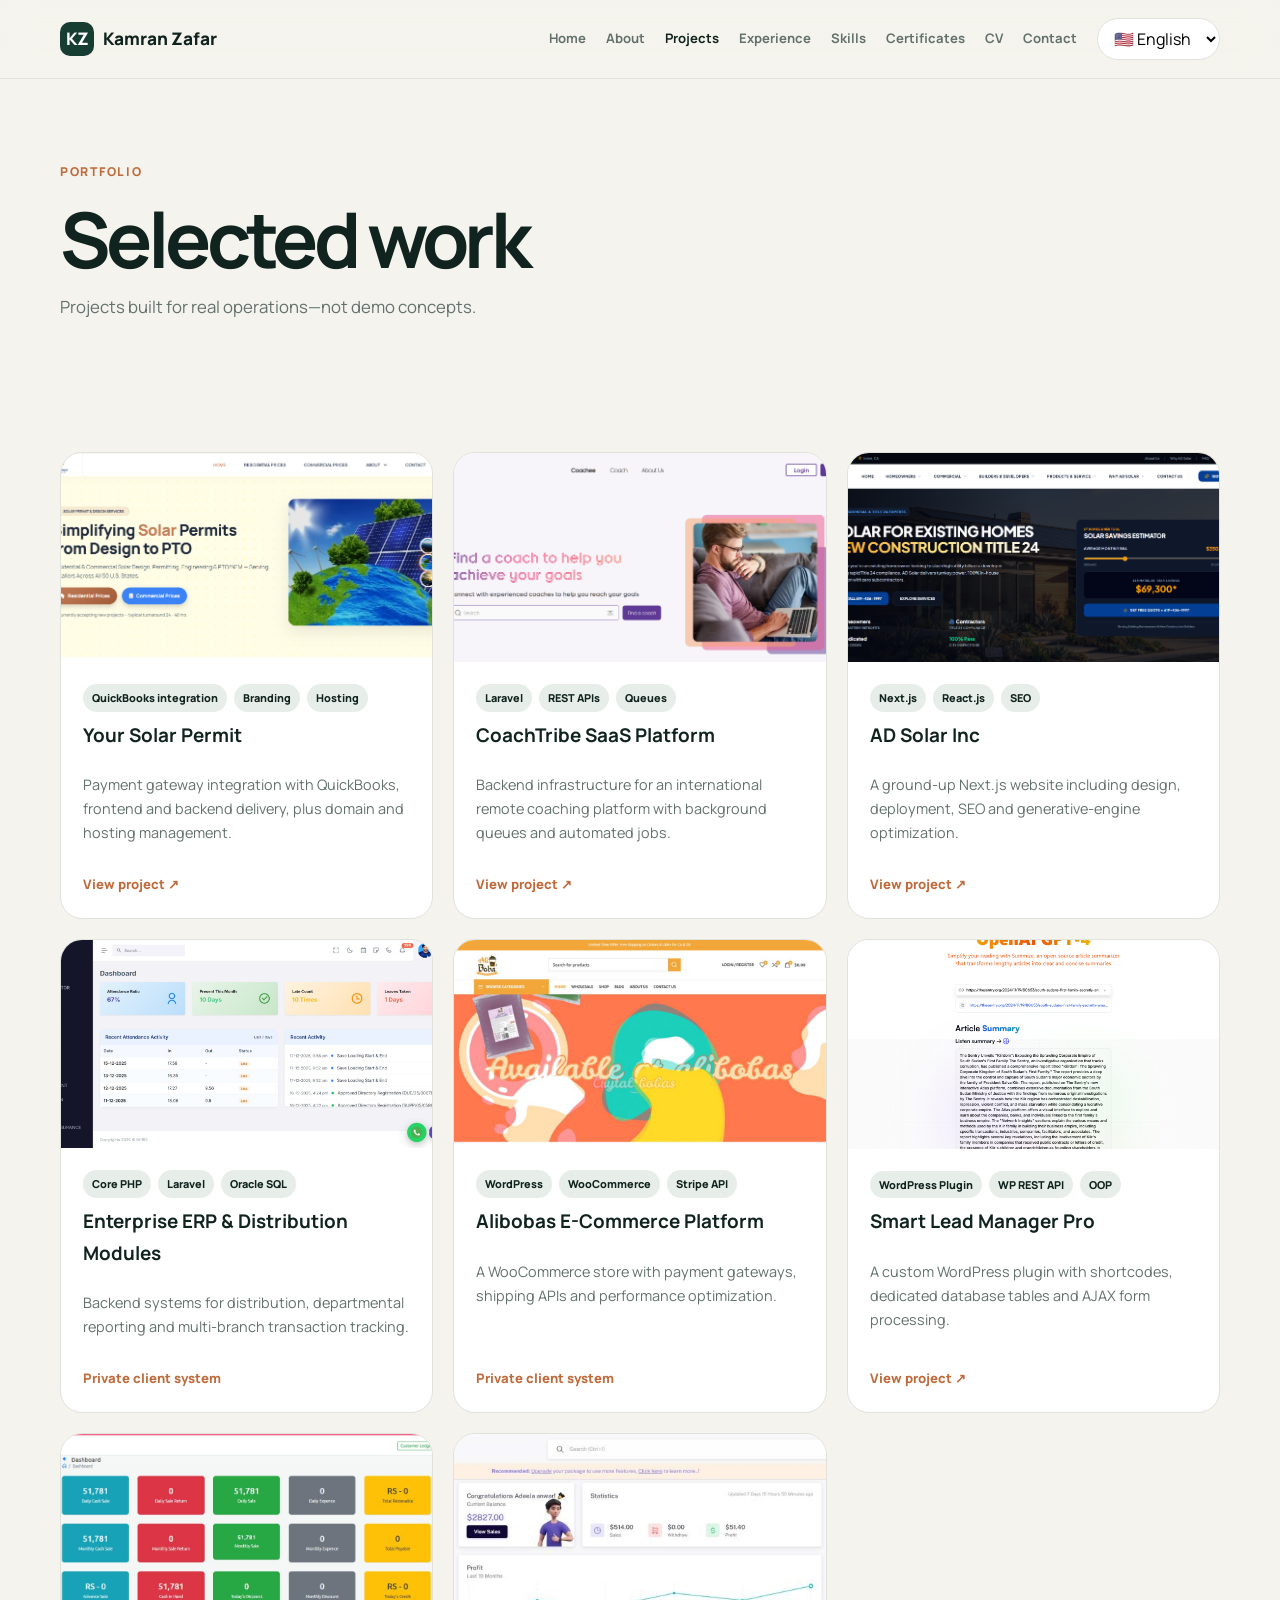
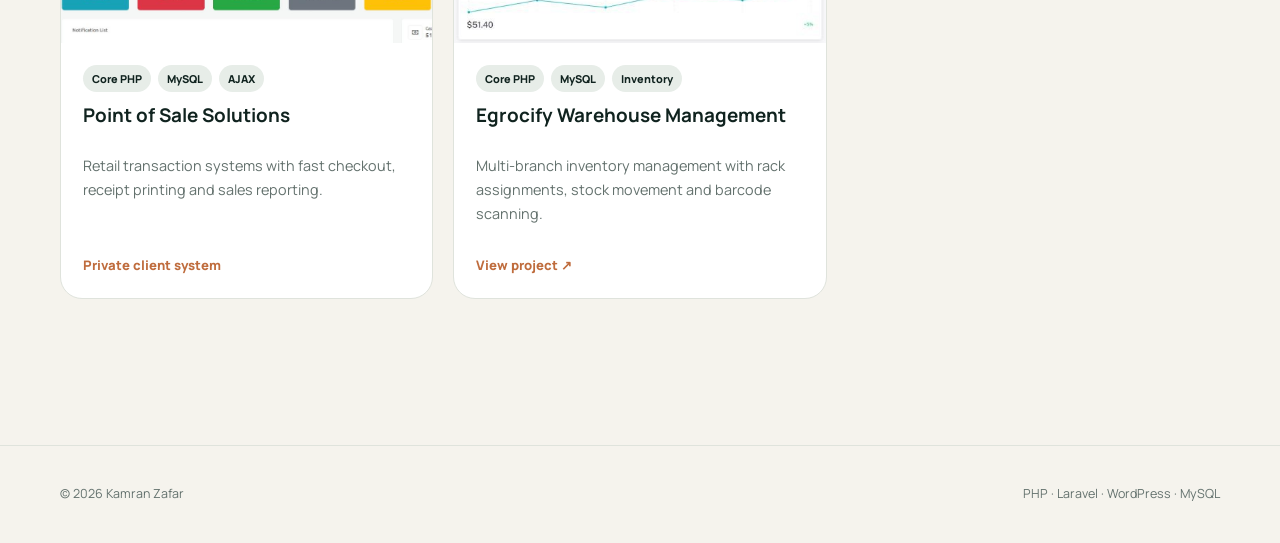
==== projects/index.html @ b68d0cdd "update" ====
<!doctype html><html lang="en" dir="ltr"><head><meta charset="utf-8"><meta name="viewport" content="width=device-width,initial-scale=1"><meta name="theme-color" content="#112a24"><link rel="icon" href="../images/favicon-32x32.png"><link rel="stylesheet" href="../assets/site.css"><script defer src="../assets/config.js"></script><script defer src="../assets/data.js"></script><script defer src="../assets/app.js"></script></head><body><a class="skip" href="#main">Skip to content</a><div id="site"></div></body></html>
---- assets/site.css ----
@import url('https://fonts.googleapis.com/css2?family=Manrope:wght@400;500;600;700;800&family=Noto+Nastaliq+Urdu:wght@400;600&display=swap');
:root{--ink:#10231f;--muted:#63716d;--paper:#f5f3ed;--card:#fff;--line:#dfe3dc;--accent:#bf6c3d;--green:#173c32;--soft:#e7ede8;--radius:22px;--shadow:0 18px 50px rgba(16,35,31,.08)}*{box-sizing:border-box}html{scroll-behavior:smooth}body{margin:0;background:var(--paper);color:var(--ink);font-family:Manrope,Arial,sans-serif;line-height:1.65}html[dir=rtl] body{font-family:'Noto Nastaliq Urdu',Manrope,sans-serif}.skip{position:fixed;top:-5rem;left:1rem;background:#fff;padding:.7rem 1rem;z-index:99}.skip:focus{top:1rem}a{color:inherit;text-decoration:none}button,input,textarea,select{font:inherit}.container{width:min(1160px,calc(100% - 40px));margin:auto}.nav{position:sticky;top:0;z-index:20;background:rgba(245,243,237,.92);backdrop-filter:blur(16px);border-bottom:1px solid rgba(16,35,31,.08)}.nav-row{height:78px;display:flex;align-items:center;gap:28px}.brand{font-weight:800;font-size:1.08rem;white-space:nowrap}.brand-mark{display:inline-grid;place-items:center;width:34px;height:34px;background:var(--green);color:#fff;border-radius:10px;margin-inline-end:9px}.nav-links{display:flex;gap:20px;align-items:center;margin-inline-start:auto}.nav-links a{color:var(--muted);font-size:.82rem;font-weight:700}.nav-links a:hover,.nav-links a[aria-current=page]{color:var(--ink)}.language{border:1px solid var(--line);background:#fff;border-radius:999px;padding:8px 12px}.menu{display:none;border:0;background:transparent;font-size:1.5rem}.hero{padding:92px 0 70px}.hero-grid{display:grid;grid-template-columns:1.2fr .8fr;gap:70px;align-items:center}.eyebrow{color:var(--accent);text-transform:uppercase;letter-spacing:.14em;font-size:.76rem;font-weight:800}.hero h1,.page-head h1{font-size:clamp(2.8rem,7vw,6rem);line-height:.98;letter-spacing:-.06em;margin:18px 0 25px}.hero p{font-size:1.12rem;color:var(--muted);max-width:680px}.actions{display:flex;gap:12px;flex-wrap:wrap;margin-top:32px}.button{display:inline-flex;align-items:center;justify-content:center;gap:8px;border:1px solid var(--green);border-radius:999px;padding:12px 20px;font-weight:800;font-size:.88rem;background:var(--green);color:#fff;cursor:pointer}.button.secondary{background:transparent;color:var(--green)}.portrait{position:relative;aspect-ratio:1/1.08;border-radius:32px;overflow:hidden;background:var(--soft);box-shadow:var(--shadow)}.portrait img{width:100%;height:100%;object-fit:cover}.portrait-note{position:absolute;inset:auto 18px 18px;background:rgba(255,255,255,.9);padding:14px 16px;border-radius:14px;font-size:.78rem;font-weight:700}.strip{display:grid;grid-template-columns:repeat(3,1fr);border-block:1px solid var(--line)}.stat{padding:24px 10px}.stat+ .stat{border-inline-start:1px solid var(--line)}.stat strong{display:block;font-size:1.6rem}.stat span{color:var(--muted);font-size:.8rem}.section{padding:76px 0}.section.alt{background:#ecefe9}.section-head{display:flex;align-items:end;justify-content:space-between;gap:25px;margin-bottom:34px}.section-head h2{font-size:clamp(2rem,4vw,3.4rem);line-height:1.08;letter-spacing:-.045em;margin:8px 0}.section-head p{color:var(--muted);max-width:530px}.grid{display:grid;grid-template-columns:repeat(3,1fr);gap:20px}.project{background:var(--card);border:1px solid var(--line);border-radius:var(--radius);overflow:hidden;display:flex;flex-direction:column}.project-media{aspect-ratio:16/9;overflow:hidden;background:#ddd}.project-media img{width:100%;height:100%;object-fit:cover;transition:transform .35s}.project:hover img{transform:scale(1.025)}.project-body{padding:22px;display:flex;flex-direction:column;flex:1}.project h3{margin:8px 0;font-size:1.18rem}.project p{color:var(--muted);font-size:.9rem}.tags{display:flex;gap:7px;flex-wrap:wrap}.tag{font-size:.68rem;font-weight:800;background:var(--soft);border-radius:999px;padding:5px 9px}.project-link{margin-top:auto;padding-top:15px;color:var(--accent);font-weight:800;font-size:.82rem}.card{background:#fff;border:1px solid var(--line);border-radius:var(--radius);padding:28px}.card p,.card li{color:var(--muted)}.timeline{display:grid;gap:18px}.job{display:grid;grid-template-columns:220px 1fr;gap:36px}.job time{color:var(--accent);font-size:.8rem;font-weight:800}.job h2{font-size:1.25rem;margin:0 0 4px}.job h3{font-size:.9rem;color:var(--muted);margin:0}.job ul{padding-inline-start:20px}.skills-grid{display:grid;grid-template-columns:repeat(3,1fr);gap:20px}.skill-list{display:flex;flex-wrap:wrap;gap:9px}.skill{background:var(--soft);border:1px solid var(--line);padding:8px 12px;border-radius:10px;font-size:.82rem;font-weight:700}.page-head{padding:78px 0 38px}.page-head h1{font-size:clamp(2.7rem,6vw,5rem);margin-bottom:16px}.page-head p{color:var(--muted);max-width:720px;font-size:1.05rem}.about-grid,.contact-grid,.cv-grid{display:grid;grid-template-columns:1fr 1fr;gap:22px}.quote{font-size:1.6rem;line-height:1.4;letter-spacing:-.025em}.empty{text-align:center;padding:70px 25px;border:1px dashed #a9b2ac;border-radius:var(--radius);background:#fff}.form{display:grid;gap:15px}.field{display:grid;gap:7px}.field label{font-weight:800;font-size:.8rem}.field input,.field textarea{width:100%;border:1px solid var(--line);background:#fff;padding:13px 14px;border-radius:11px}.field textarea{min-height:150px;resize:vertical}.status{min-height:24px;font-size:.85rem}.contact-list{display:grid;gap:12px}.contact-item{display:block;padding:15px;border:1px solid var(--line);border-radius:12px;background:#fff}.cv-sheet{background:#fff;border:1px solid var(--line);border-radius:var(--radius);padding:clamp(24px,5vw,60px)}.cv-sheet h2{margin-top:35px;border-bottom:1px solid var(--line);padding-bottom:10px}.footer{padding:38px 0;border-top:1px solid var(--line);margin-top:70px;color:var(--muted);font-size:.78rem}.footer-row{display:flex;justify-content:space-between;gap:20px}.modal{border:0;border-radius:18px;padding:0;max-width:min(1000px,92vw);background:#111}.modal::backdrop{background:rgba(0,0,0,.8)}.modal img{max-width:100%;max-height:86vh;display:block}.modal button{position:absolute;top:10px;right:10px;border:0;border-radius:50%;width:38px;height:38px}.cert-button{border:0;padding:0;background:none;cursor:zoom-in;text-align:start}.cert-button img{width:100%;border-radius:14px}.honeypot{display:none!important}
@media(max-width:900px){.menu{display:block;margin-inline-start:auto}.nav-links{display:none;position:absolute;top:77px;left:20px;right:20px;background:#fff;border:1px solid var(--line);border-radius:18px;padding:18px;box-shadow:var(--shadow);flex-direction:column;align-items:stretch}.nav-links.open{display:flex}.language{margin-inline-start:0}.hero-grid{grid-template-columns:1fr}.portrait{max-width:520px}.grid,.skills-grid{grid-template-columns:repeat(2,1fr)}.job{grid-template-columns:1fr;gap:8px}.about-grid,.contact-grid,.cv-grid{grid-template-columns:1fr}}
@media(max-width:600px){.container{width:min(100% - 28px,1160px)}.hero{padding-top:55px}.hero h1{font-size:3rem}.grid,.skills-grid,.strip{grid-template-columns:1fr}.stat+.stat{border-inline-start:0;border-top:1px solid var(--line)}.section{padding:55px 0}.section-head,.footer-row{align-items:start;flex-direction:column}.nav-row{height:68px}.nav-links{top:67px}.brand-mark{width:30px;height:30px}.project-body,.card{padding:20px}}
@media(prefers-reduced-motion:reduce){*{scroll-behavior:auto!important;transition:none!important}}
@media print{.nav,.footer,.actions,.skip{display:none!important}body{background:#fff}.container{width:100%}.cv-sheet{border:0;padding:0}.page-head{padding:0 0 20px}.section{padding:0}.job{break-inside:avoid}}
.section-head>*{min-width:0}.section-head p,.page-head p,.project p{overflow-wrap:anywhere}@media(max-width:900px){.menu{font-size:.78rem;font-weight:800;color:var(--ink)}}
.menu{font-size:0}.menu::after{content:'Menu';font-size:.78rem}
html[dir=rtl] body{line-height:2}html[dir=rtl] h1,html[dir=rtl] h2,html[dir=rtl] h3,html[dir=rtl] .quote{line-height:1.75;letter-spacing:0}html[dir=rtl] .page-head{padding-bottom:60px}html[dir=rtl] .job li{margin-bottom:6px}
.certificate{padding:0;overflow:hidden}.certificate .cert-button{display:block;width:100%;background:#eef0eb;aspect-ratio:16/11;overflow:hidden}.certificate .cert-button img{width:100%;height:100%;object-fit:contain;border-radius:0}.certificate .cert-button strong{position:absolute;width:1px;height:1px;overflow:hidden;clip:rect(0,0,0,0)}.certificate-details{padding:22px}.certificate-details h2{font-size:1.05rem;line-height:1.4;margin:8px 0}.certificate-details p{font-size:.82rem;color:var(--muted);margin:0}.certificate-links{display:flex;gap:14px;flex-wrap:wrap;margin-top:16px}.certificate-links a{color:var(--accent);font-size:.76rem;font-weight:800}.modal{overflow:visible}.modal img{object-fit:contain}
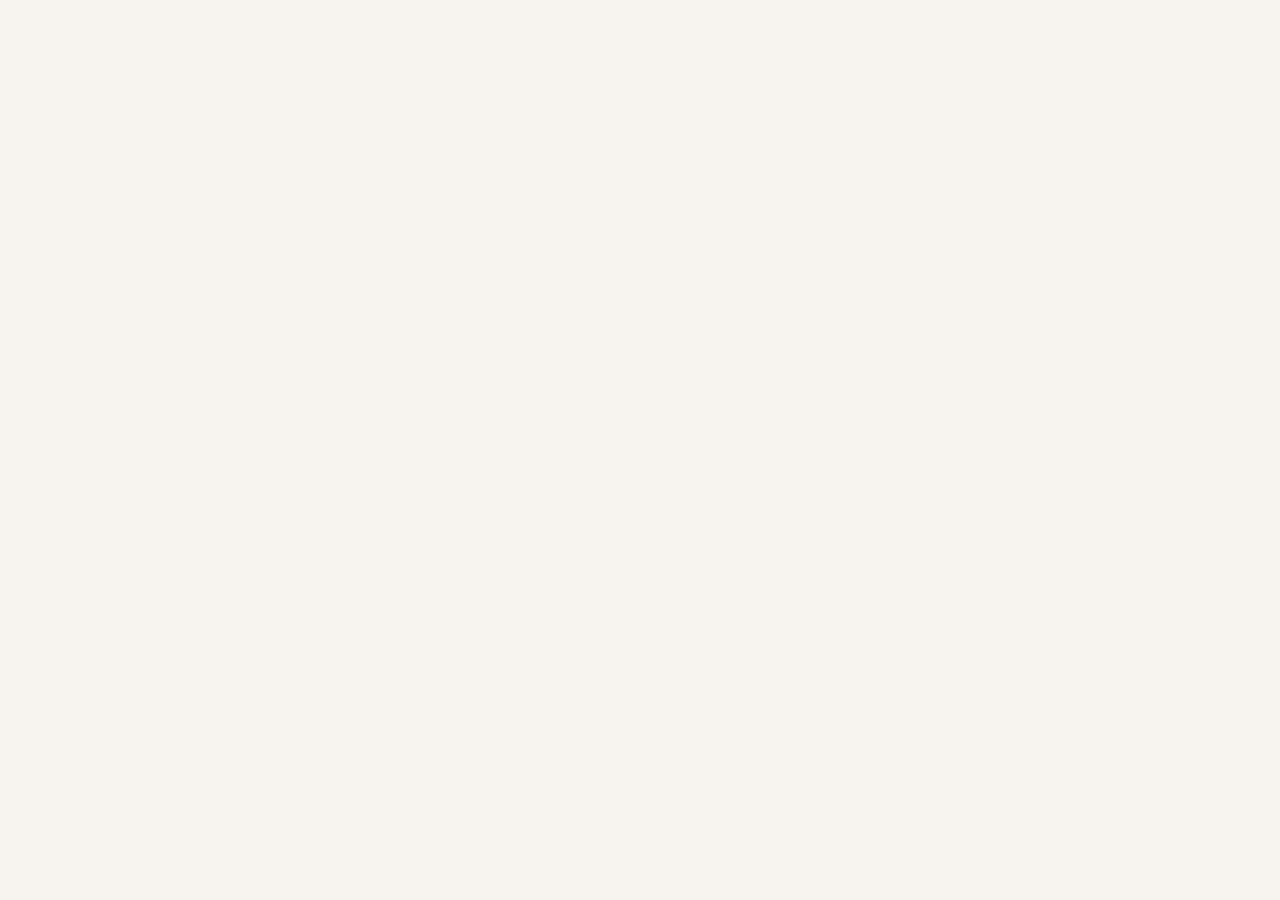
==== commit 429922d7: "uploads" ====
--- a/projects/index.html
+++ b/projects/index.html
@@ -1 +1,17 @@
-<!doctype html><html lang="en" dir="ltr"><head><meta charset="utf-8"><meta name="viewport" content="width=device-width,initial-scale=1"><meta name="theme-color" content="#112a24"><link rel="icon" href="../images/favicon-32x32.png"><link rel="stylesheet" href="../assets/site.css"><script defer src="../assets/config.js"></script><script defer src="../assets/data.js"></script><script defer src="../assets/app.js"></script></head><body><a class="skip" href="#main">Skip to content</a><div id="site"></div></body></html>
+<!doctype html>
+<html lang="en" dir="ltr">
+  <head>
+    <meta charset="utf-8" />
+    <meta name="viewport" content="width=device-width,initial-scale=1" />
+    <meta name="theme-color" content="#112a24" />
+    <link rel="icon" href="../images/favicon-32x32.png" />
+    <link rel="stylesheet" href="../assets/site.css" />
+    <script defer src="../assets/config.js"></script>
+    <script defer src="../assets/data.js"></script>
+    <script defer src="../assets/app.js"></script>
+  </head>
+  <body>
+    <a class="skip" href="#main">Skip to content</a>
+    <div id="site"></div>
+  </body>
+</html>
--- a/assets/site.css
+++ b/assets/site.css
@@ -1,4 +1,4 @@
-@import url('https://fonts.googleapis.com/css2?family=Manrope:wght@400;500;600;700;800&family=Noto+Nastaliq+Urdu:wght@400;600&display=swap');
+@import url('https://fonts.googleapis.com/css2?family=Manrope:wght@400;500;600;700;800&family=Noto+Nastaliq+Urdu:wght@400;600&family=Space+Grotesk:wght@500;600;700&display=swap');
 :root{--ink:#10231f;--muted:#63716d;--paper:#f5f3ed;--card:#fff;--line:#dfe3dc;--accent:#bf6c3d;--green:#173c32;--soft:#e7ede8;--radius:22px;--shadow:0 18px 50px rgba(16,35,31,.08)}*{box-sizing:border-box}html{scroll-behavior:smooth}body{margin:0;background:var(--paper);color:var(--ink);font-family:Manrope,Arial,sans-serif;line-height:1.65}html[dir=rtl] body{font-family:'Noto Nastaliq Urdu',Manrope,sans-serif}.skip{position:fixed;top:-5rem;left:1rem;background:#fff;padding:.7rem 1rem;z-index:99}.skip:focus{top:1rem}a{color:inherit;text-decoration:none}button,input,textarea,select{font:inherit}.container{width:min(1160px,calc(100% - 40px));margin:auto}.nav{position:sticky;top:0;z-index:20;background:rgba(245,243,237,.92);backdrop-filter:blur(16px);border-bottom:1px solid rgba(16,35,31,.08)}.nav-row{height:78px;display:flex;align-items:center;gap:28px}.brand{font-weight:800;font-size:1.08rem;white-space:nowrap}.brand-mark{display:inline-grid;place-items:center;width:34px;height:34px;background:var(--green);color:#fff;border-radius:10px;margin-inline-end:9px}.nav-links{display:flex;gap:20px;align-items:center;margin-inline-start:auto}.nav-links a{color:var(--muted);font-size:.82rem;font-weight:700}.nav-links a:hover,.nav-links a[aria-current=page]{color:var(--ink)}.language{border:1px solid var(--line);background:#fff;border-radius:999px;padding:8px 12px}.menu{display:none;border:0;background:transparent;font-size:1.5rem}.hero{padding:92px 0 70px}.hero-grid{display:grid;grid-template-columns:1.2fr .8fr;gap:70px;align-items:center}.eyebrow{color:var(--accent);text-transform:uppercase;letter-spacing:.14em;font-size:.76rem;font-weight:800}.hero h1,.page-head h1{font-size:clamp(2.8rem,7vw,6rem);line-height:.98;letter-spacing:-.06em;margin:18px 0 25px}.hero p{font-size:1.12rem;color:var(--muted);max-width:680px}.actions{display:flex;gap:12px;flex-wrap:wrap;margin-top:32px}.button{display:inline-flex;align-items:center;justify-content:center;gap:8px;border:1px solid var(--green);border-radius:999px;padding:12px 20px;font-weight:800;font-size:.88rem;background:var(--green);color:#fff;cursor:pointer}.button.secondary{background:transparent;color:var(--green)}.portrait{position:relative;aspect-ratio:1/1.08;border-radius:32px;overflow:hidden;background:var(--soft);box-shadow:var(--shadow)}.portrait img{width:100%;height:100%;object-fit:cover}.portrait-note{position:absolute;inset:auto 18px 18px;background:rgba(255,255,255,.9);padding:14px 16px;border-radius:14px;font-size:.78rem;font-weight:700}.strip{display:grid;grid-template-columns:repeat(3,1fr);border-block:1px solid var(--line)}.stat{padding:24px 10px}.stat+ .stat{border-inline-start:1px solid var(--line)}.stat strong{display:block;font-size:1.6rem}.stat span{color:var(--muted);font-size:.8rem}.section{padding:76px 0}.section.alt{background:#ecefe9}.section-head{display:flex;align-items:end;justify-content:space-between;gap:25px;margin-bottom:34px}.section-head h2{font-size:clamp(2rem,4vw,3.4rem);line-height:1.08;letter-spacing:-.045em;margin:8px 0}.section-head p{color:var(--muted);max-width:530px}.grid{display:grid;grid-template-columns:repeat(3,1fr);gap:20px}.project{background:var(--card);border:1px solid var(--line);border-radius:var(--radius);overflow:hidden;display:flex;flex-direction:column}.project-media{aspect-ratio:16/9;overflow:hidden;background:#ddd}.project-media img{width:100%;height:100%;object-fit:cover;transition:transform .35s}.project:hover img{transform:scale(1.025)}.project-body{padding:22px;display:flex;flex-direction:column;flex:1}.project h3{margin:8px 0;font-size:1.18rem}.project p{color:var(--muted);font-size:.9rem}.tags{display:flex;gap:7px;flex-wrap:wrap}.tag{font-size:.68rem;font-weight:800;background:var(--soft);border-radius:999px;padding:5px 9px}.project-link{margin-top:auto;padding-top:15px;color:var(--accent);font-weight:800;font-size:.82rem}.card{background:#fff;border:1px solid var(--line);border-radius:var(--radius);padding:28px}.card p,.card li{color:var(--muted)}.timeline{display:grid;gap:18px}.job{display:grid;grid-template-columns:220px 1fr;gap:36px}.job time{color:var(--accent);font-size:.8rem;font-weight:800}.job h2{font-size:1.25rem;margin:0 0 4px}.job h3{font-size:.9rem;color:var(--muted);margin:0}.job ul{padding-inline-start:20px}.skills-grid{display:grid;grid-template-columns:repeat(3,1fr);gap:20px}.skill-list{display:flex;flex-wrap:wrap;gap:9px}.skill{background:var(--soft);border:1px solid var(--line);padding:8px 12px;border-radius:10px;font-size:.82rem;font-weight:700}.page-head{padding:78px 0 38px}.page-head h1{font-size:clamp(2.7rem,6vw,5rem);margin-bottom:16px}.page-head p{color:var(--muted);max-width:720px;font-size:1.05rem}.about-grid,.contact-grid,.cv-grid{display:grid;grid-template-columns:1fr 1fr;gap:22px}.quote{font-size:1.6rem;line-height:1.4;letter-spacing:-.025em}.empty{text-align:center;padding:70px 25px;border:1px dashed #a9b2ac;border-radius:var(--radius);background:#fff}.form{display:grid;gap:15px}.field{display:grid;gap:7px}.field label{font-weight:800;font-size:.8rem}.field input,.field textarea{width:100%;border:1px solid var(--line);background:#fff;padding:13px 14px;border-radius:11px}.field textarea{min-height:150px;resize:vertical}.status{min-height:24px;font-size:.85rem}.contact-list{display:grid;gap:12px}.contact-item{display:block;padding:15px;border:1px solid var(--line);border-radius:12px;background:#fff}.cv-sheet{background:#fff;border:1px solid var(--line);border-radius:var(--radius);padding:clamp(24px,5vw,60px)}.cv-sheet h2{margin-top:35px;border-bottom:1px solid var(--line);padding-bottom:10px}.footer{padding:38px 0;border-top:1px solid var(--line);margin-top:70px;color:var(--muted);font-size:.78rem}.footer-row{display:flex;justify-content:space-between;gap:20px}.modal{border:0;border-radius:18px;padding:0;max-width:min(1000px,92vw);background:#111}.modal::backdrop{background:rgba(0,0,0,.8)}.modal img{max-width:100%;max-height:86vh;display:block}.modal button{position:absolute;top:10px;right:10px;border:0;border-radius:50%;width:38px;height:38px}.cert-button{border:0;padding:0;background:none;cursor:zoom-in;text-align:start}.cert-button img{width:100%;border-radius:14px}.honeypot{display:none!important}
 @media(max-width:900px){.menu{display:block;margin-inline-start:auto}.nav-links{display:none;position:absolute;top:77px;left:20px;right:20px;background:#fff;border:1px solid var(--line);border-radius:18px;padding:18px;box-shadow:var(--shadow);flex-direction:column;align-items:stretch}.nav-links.open{display:flex}.language{margin-inline-start:0}.hero-grid{grid-template-columns:1fr}.portrait{max-width:520px}.grid,.skills-grid{grid-template-columns:repeat(2,1fr)}.job{grid-template-columns:1fr;gap:8px}.about-grid,.contact-grid,.cv-grid{grid-template-columns:1fr}}
 @media(max-width:600px){.container{width:min(100% - 28px,1160px)}.hero{padding-top:55px}.hero h1{font-size:3rem}.grid,.skills-grid,.strip{grid-template-columns:1fr}.stat+.stat{border-inline-start:0;border-top:1px solid var(--line)}.section{padding:55px 0}.section-head,.footer-row{align-items:start;flex-direction:column}.nav-row{height:68px}.nav-links{top:67px}.brand-mark{width:30px;height:30px}.project-body,.card{padding:20px}}
@@ -8,3 +8,14 @@
 .menu{font-size:0}.menu::after{content:'Menu';font-size:.78rem}
 html[dir=rtl] body{line-height:2}html[dir=rtl] h1,html[dir=rtl] h2,html[dir=rtl] h3,html[dir=rtl] .quote{line-height:1.75;letter-spacing:0}html[dir=rtl] .page-head{padding-bottom:60px}html[dir=rtl] .job li{margin-bottom:6px}
 .certificate{padding:0;overflow:hidden}.certificate .cert-button{display:block;width:100%;background:#eef0eb;aspect-ratio:16/11;overflow:hidden}.certificate .cert-button img{width:100%;height:100%;object-fit:contain;border-radius:0}.certificate .cert-button strong{position:absolute;width:1px;height:1px;overflow:hidden;clip:rect(0,0,0,0)}.certificate-details{padding:22px}.certificate-details h2{font-size:1.05rem;line-height:1.4;margin:8px 0}.certificate-details p{font-size:.82rem;color:var(--muted);margin:0}.certificate-links{display:flex;gap:14px;flex-wrap:wrap;margin-top:16px}.certificate-links a{color:var(--accent);font-size:.76rem;font-weight:800}.modal{overflow:visible}.modal img{object-fit:contain}
+
+/* Editorial home page inspired by the supplied portfolio reference */
+h1,h2,h3,.brand,.stat strong{font-family:'Space Grotesk',Manrope,sans-serif}.nav-links{gap:15px}.nav-links a{font-size:.75rem}.language-wrap{display:inline-flex;align-items:center;gap:7px;border:1px solid var(--line);background:#fff;border-radius:999px;padding-inline-start:10px;white-space:nowrap}.language-wrap .language{border:0;padding:8px 10px 8px 2px;max-width:108px}.language-flag{width:22px;height:15px;object-fit:cover;border-radius:2px;box-shadow:0 0 0 1px rgba(0,0,0,.12)}
+.home-page .hero{width:100%;max-width:none;padding:90px max(24px,calc((100vw - 1160px)/2)) 80px;background:linear-gradient(105deg,rgba(6,20,18,.98),rgba(12,39,33,.9)),url('../uploads/banner-01.jpg') center/cover;color:#fff}.home-page .hero-grid{grid-template-columns:1.25fr .75fr}.home-page .hero h1{font-size:clamp(3.3rem,7vw,6.8rem);max-width:850px;color:#fff;letter-spacing:-.07em}.home-page .hero p{color:rgba(255,255,255,.72);font-size:1.15rem}.home-page .hero .eyebrow{color:#e8a06d}.home-page .hero .button{background:#fff;color:var(--ink);border-color:#fff}.home-page .hero .button.secondary{background:transparent;color:#fff;border-color:rgba(255,255,255,.55)}.home-page .portrait{max-width:390px;justify-self:end;aspect-ratio:4/5;border:1px solid rgba(255,255,255,.18);box-shadow:0 25px 80px rgba(0,0,0,.35)}.home-page .portrait-note{background:rgba(8,27,23,.85);color:#fff;backdrop-filter:blur(10px)}.home-page .strip{margin-top:0;background:#fff;border:0;box-shadow:0 18px 60px rgba(16,35,31,.08);position:relative;z-index:3}.home-page .stat{padding:34px 28px}.home-page .stat strong{font-size:2.5rem;line-height:1}.home-page .stat span{text-transform:uppercase;letter-spacing:.12em;font-weight:800}.home-page .projects-section{}.home-page main>.section .grid{gap:16px}.home-page .project{border-radius:14px}.home-page .project-body{padding:18px}.home-page .project h3{font-size:1.02rem}.home-page .project p{font-size:.8rem}
+.brand-proof{background:#fff;border-block:1px solid var(--line)}.brand-proof-inner{min-height:140px;display:flex;align-items:center;justify-content:center;gap:32px}.brand-proof-inner>span:first-child{text-transform:uppercase;font-size:.7rem;letter-spacing:.16em;font-weight:800;color:var(--muted)}.brand-proof img{max-width:170px;max-height:58px;object-fit:contain}.brand-proof img[alt=Coursera]{width:145px}.brand-x{color:#a4aca7;font-size:1.4rem}
+.experience-showcase{background:#e9ece7}.home-timeline{position:relative;display:grid;gap:20px;margin:40px 0}.home-timeline::before{content:'';position:absolute;top:0;bottom:0;left:50%;width:2px;background:#b8c0ba;transform:translateX(-50%)}.home-timeline .job{width:calc(50% - 35px);display:block;position:relative;padding:24px;border-radius:14px}.home-timeline .job:nth-child(even){margin-inline-start:auto}.home-timeline .job::after{content:'';position:absolute;top:30px;width:13px;height:13px;background:var(--accent);border:4px solid #e9ece7;border-radius:50%}.home-timeline .job:nth-child(odd)::after{right:-43px}.home-timeline .job:nth-child(even)::after{left:-43px}.home-timeline .job time{display:block;margin-bottom:10px}.home-timeline .job h2{font-size:1.08rem}.home-timeline .job ul{font-size:.8rem;margin-bottom:0}
+.home-contact{background:var(--green);color:#fff}.home-contact .contact-grid{align-items:start}.contact-intro h2{font-size:clamp(3rem,7vw,6rem);line-height:1;margin:8px 0 24px;color:#fff}.contact-intro p{color:rgba(255,255,255,.7);max-width:480px}.contact-numbers{display:grid;gap:8px;margin-top:30px}.contact-numbers a{color:#fff;font-weight:700}.home-contact .form{padding:30px;background:#fff;color:var(--ink);border-radius:18px}.home-contact .field input,.home-contact .field textarea{background:#f5f3ed}.home-contact .status{color:var(--ink)}
+.footer{margin-top:0;background:#0a1d19;color:rgba(255,255,255,.65);border:0}.footer-main{display:grid;grid-template-columns:1fr auto;gap:25px;align-items:center}.footer-brand{color:#fff}.footer-main p{margin:8px 0 0}.footer-main small{grid-column:1/-1;border-top:1px solid rgba(255,255,255,.12);padding-top:22px}.social-links{display:flex;gap:10px}.social-links a{display:grid;place-items:center;width:42px;height:42px;border:1px solid rgba(255,255,255,.25);border-radius:50%;color:#fff;font-family:'Space Grotesk',sans-serif;font-size:.72rem;font-weight:700}.social-links a:hover{background:#fff;color:var(--ink)}
+@media(max-width:900px){.language-wrap{margin-inline-start:0}.home-page .hero-grid{grid-template-columns:1fr}.home-page .portrait{justify-self:start;width:min(100%,390px)}.home-timeline::before{left:10px}.home-timeline .job{width:calc(100% - 38px);margin-inline-start:38px!important}.home-timeline .job::after,.home-timeline .job:nth-child(odd)::after,.home-timeline .job:nth-child(even)::after{left:-40px;right:auto}.brand-proof-inner{flex-wrap:wrap;padding-block:30px}.footer-main{grid-template-columns:1fr}}
+@media(max-width:600px){.home-page .hero{padding:60px 20px}.home-page .hero h1{font-size:3.2rem}.home-page .stat{padding:24px 18px}.brand-proof-inner{gap:18px}.brand-proof-inner>span:first-child{width:100%;text-align:center}.brand-proof img{max-width:125px}.home-contact .form{padding:20px}.footer-main{display:flex;align-items:flex-start}}
+.home-page .portrait{width:100%}
